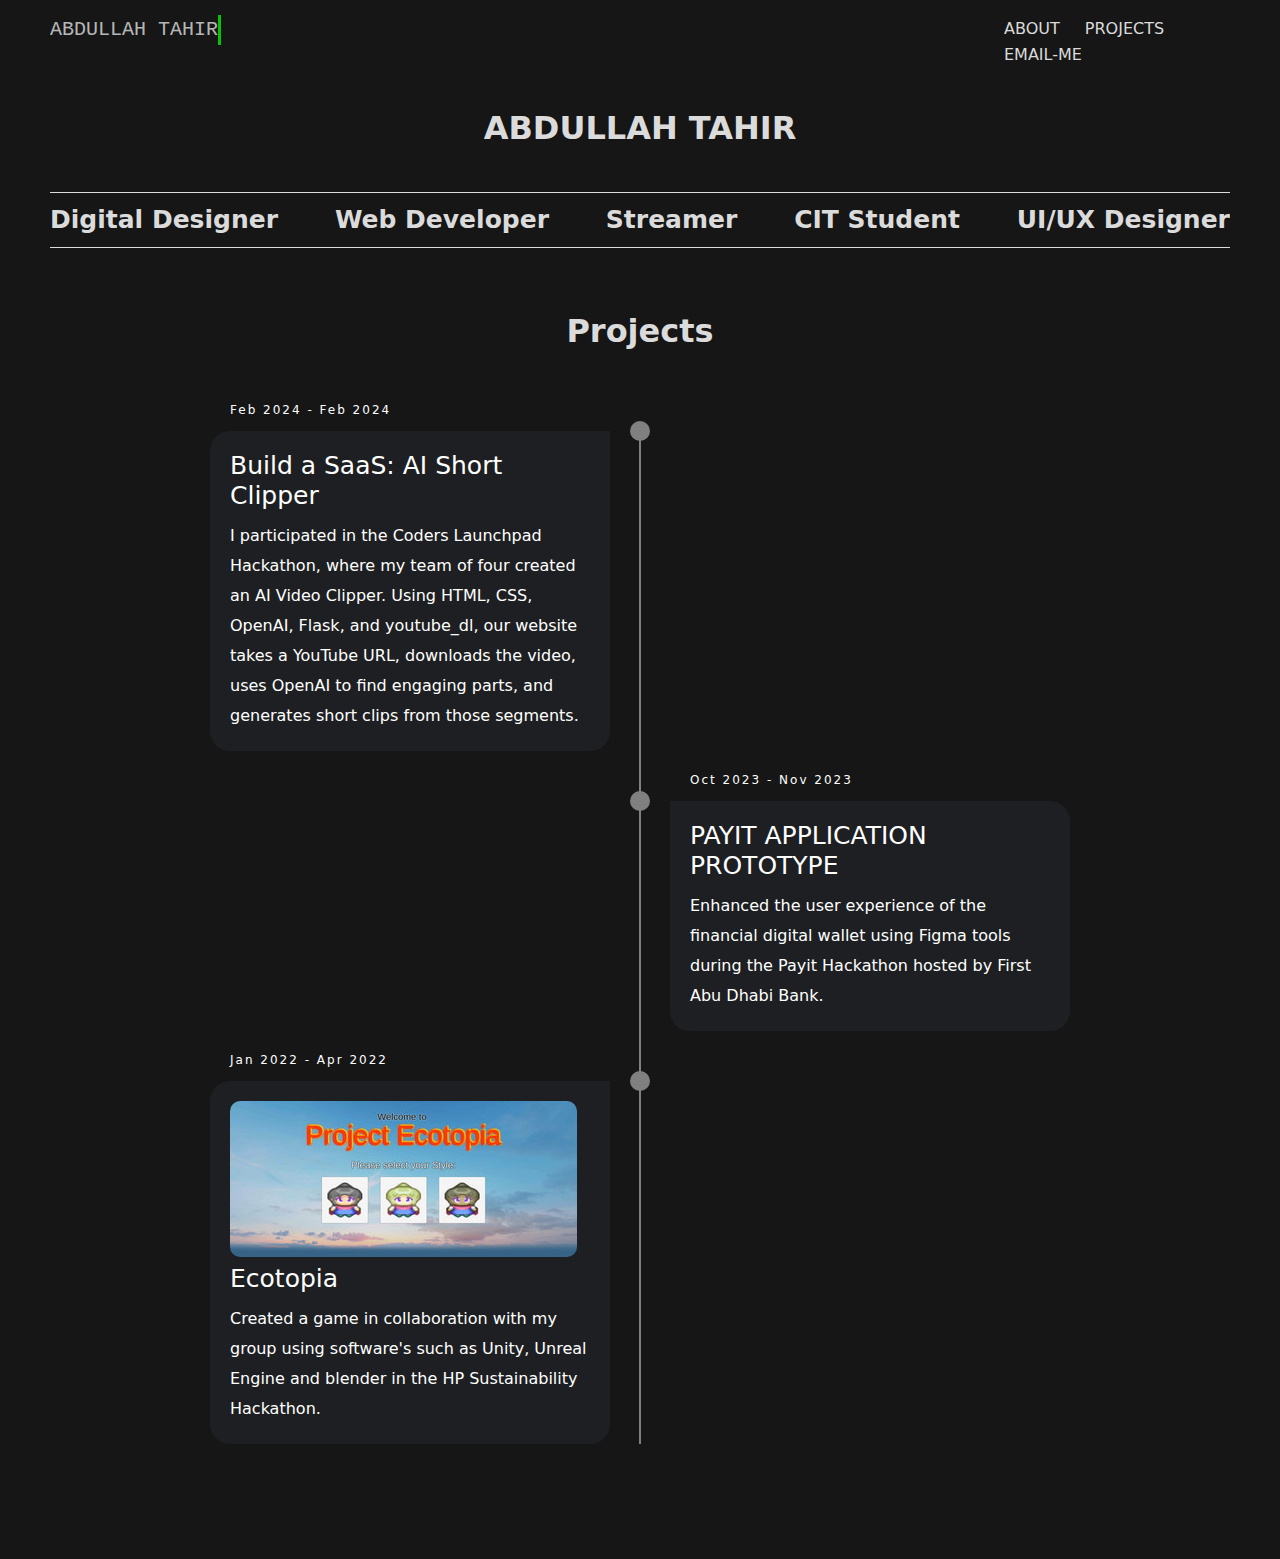
==== portfolio.html @ a997c9f4 "Add files via upload" ====
<!DOCTYPE html>
<html lang="en">
<head>
    <meta charset="UTF-8">
    <meta name="viewport" content="width=device-width, initial-scale=1.0">
    <title>Portfolio</title>
    <link rel = "stylesheet" href="style.css">
    <meta https-equiv="X-UA-Compatible" content="ie=edge">
</head>
<body>
    <audio autoplay hidden>
        <source src="bgmusic.mp3" type="audio/mpeg">
        Your browser does not support the audio element.
    </audio>    
    <div class="all">
        <div class="banner">
            <div class="type"><p>ABDULLAH TAHIR</p></div>
            <div class="navbar">
                <ul>
                    <li><a href="https://people.rit.edu/at9657/">About</a></li>
                    <li><a href="">Projects</a></li>
                    <li><a href="">Email-Me</a></li>
                </ul>
            </div>
        </div>
    </div>
    <h1 class="header">ABDULLAH TAHIR</h1>
    <div class="stock-ticker">
        <ul>
            <li>
                <span class="company">Digital Designer</span>
            </li>
            <li>
                <span class="company">Web Developer</span>
            </li>
            <li>
                <span class="company">Streamer</span>
            </li>
            <li>
                <span class="company">CIT Student</span>
            </li>
            <li>
                <span class="company">UI/UX Designer</span>
            </li>
        </ul>
        <ul aria-hidden="true">
            <li>
                <span class="company"></span>
            </li>
            <li>
                <span class="company">Digital Designer</span>
            </li>
            <li>
                <span class="company">Web Developer</span>
            </li>
            <li>
                <span class="company">Streamer</span>
            </li>
            <li>
                <span class="company">CIT Student</span>
            </li>
            <li>
                <span class="company">UI/UX Designer</span>
            </li>
        </ul>
    </div>
    <!-- Time line code -->
    <h1 class="header" id="pj">Projects</h1>
    <div class="container">
        <div class="timeline">
          <ul>
            <li>
              <div class="timeline-content">
                <h3 class="date">Feb 2024 - Feb 2024</h3>
                <h1>Build a SaaS: AI Short Clipper</h1>
                <p>I participated in the Coders Launchpad Hackathon, where my team of four created an AI Video Clipper. Using HTML, CSS, OpenAI, Flask, and youtube_dl, our website takes a YouTube URL, downloads the video, uses OpenAI to find engaging parts, and generates short clips from those segments.</p>
              </div>
            </li>
            <li>
              <div class="timeline-content">
                <h3 class="date">Oct 2023 - Nov 2023</h3>
                <h1>PAYIT APPLICATION PROTOTYPE</h1>
                <p>Enhanced the user experience of the financial digital wallet using Figma tools during the Payit Hackathon hosted by First Abu Dhabi Bank.</p>
              </div>
            </li>
            <li>
              <div class="timeline-content">
                <h3 class="date">Jan 2022 - Apr 2022</h3>
                <a href="https://abdullah-tahir.itch.io/ecotopia" target="_blank">
                    <img src="game.jpg" class="gamepic" alt="Ecotopia Game">
                </a>
                <h1>Ecotopia</h1>
                <p>Created a game in collaboration with my group using software's such as Unity, Unreal Engine and blender in the HP Sustainability Hackathon.</p>
              </div>
            </li>
          </ul>
        </div>
      </div>
</body>
</html>
---- style.css ----
*{
  box-sizing: border-box;
  margin: 0;
  padding: 0;
}
.header{
  max-width: 100%;
}
body{
  font-family: system-ui, sans-serif;
  font-size: 16px;
  line-height: 1.5;
  color: #DBDBDB;
  background-color: #161616;
  padding: 15px 50px;
}
.type{
  border-right: solid 3px rgba(0,255,0,.75);
  white-space: nowrap;
  overflow: hidden;    
  font-family: 'Source Code Pro', monospace;  
  font-size: 20px;
  color: rgba(255,255,255,.70);
  animation: animated-text 4s steps(29,end) 1s 1 normal both,
           animated-cursor 600ms steps(29,end) infinite;
}
@keyframes animated-text{
  from{width: 0;}
  to{width: 156px;}
}
@keyframes animated-cursor{
  from{border-right-color: rgba(0,255,0,.75);}
  to{border-right-color: transparent;}
}
.all{
  position: relative;
}
.banner{
  padding-bottom: 5%;
  display: flex;
  flex-wrap: nowrap;
  flex-direction: row
}
.navbar{
  margin: auto;
  width: 100%;
  justify-content: space-evenly;
  padding-left: 80%;
  flex-wrap: nowrap;
  position: absolute;
}
.navbar ul li{
  list-style: none;
  display: inline-block;
  margin: 0 10px;
  position: relative;
  margin-top: 2px;
}
.navbar ul li a{
  text-decoration: none;
  color: #DBDBDB;
  text-transform: uppercase;
}
.navbar ul li::after {
  content: '';
  height: 2px;
  width: 0;
  background: aqua;
  position: absolute;
  left: 0;
  bottom: -2px;
  transition: 0.5s;
}
.navbar ul li:hover:after {
  width: 100%;
}
.header{
  text-align: center;
  margin-block-end: 2.5rem;
}
.stock-ticker{
  font-size: 25px;
  padding-block: 8px;
  border-block: 1px solid;
  display: flex;
  overflow: hidden;
  user-select: none;
  --gap: 20px;
  gap: var(--gap);
}
.stock-ticker ul{
  list-style: none;
  flex-shrink: 0;
  min-width: 100%;
  display: flex;
  justify-content: space-between;
  gap: var(--gap);
  align-items: center;
  animation: scroll 20s linear infinite;
}
@keyframes scroll {
  to {
      transform: translateX(calc(-100% - var(--gap)));
  }
}
.stock-ticker .company{
  font-weight: bold;
}
/* .stock-ticker:hover ul{
  animation-play-state: paused;
} */

/* Time line code */
#pj{
  margin-top: 5%;
  margin-bottom: -2%;
}
.container {
  min-height: 100vh;
  width: 100%;
  display: flex;
  align-items: center;
  justify-content: center;
  padding: 100px 0;
}
.timeline {
  width: 80%;
  height: auto;
  max-width: 800px;
  margin: 0 auto;
  position: relative;
}
.timeline-content h1 .icon{
  width: 40px;
  height: 45px;
  border-radius: 50%;
}
.timeline ul {
  list-style: none;
}
.timeline ul li {
  padding: 20px;
  background-color: #1e1f22;
  color: white;
  border-radius: 10px;
  margin-bottom: 20px;
}
.timeline ul li:last-child {
  margin-bottom: 0;
}
.timeline-content h1 {
  font-weight: 500;
  font-size: 25px;
  line-height: 30px;
  margin-bottom: 10px;
}
.timeline-content p {
  font-size: 16px;
  line-height: 30px;
  font-weight: 300;
}
.timeline-content .date {
  font-size: 12px;
  font-weight: 300;
  margin-bottom: 10px;
  letter-spacing: 2px;
}
@media only screen and (min-width: 768px) {
  .timeline:before {
    content: "";
    position: absolute;
    top: 0;
    left: 50%;
    transform: translateX(-50%);
    width: 2px;
    height: 100%;
    background-color: gray;
  }
  .timeline ul li {
    width: 50%;
    position: relative;
    margin-bottom: 50px;
  }
  .timeline ul li:nth-child(odd) {
    float: left;
    clear: right;
    transform: translateX(-30px);
    border-radius: 20px 0px 20px 20px;
  }
  .timeline ul li:nth-child(even) {
    float: right;
    clear: left;
    transform: translateX(30px);
    border-radius: 0px 20px 20px 20px;
  }
  .timeline ul li::before {
    content: "";
    position: absolute;
    height: 20px;
    width: 20px;
    border-radius: 50%;
    background-color: gray;
    top: 0px;
  }
  .timeline ul li:nth-child(odd)::before {
    transform: translate(50%, -50%);
    right: -30px;
  }
  .timeline ul li:nth-child(even)::before {
    transform: translate(-50%, -50%);
    left: -30px;
  }
  .timeline-content .date {
    position: absolute;
    top: -30px;
  }
  .timeline ul li:hover::before {
    background-color: aqua;
  }
}

.gamepic{
  border-radius: 10px;
  cursor: pointer;
}
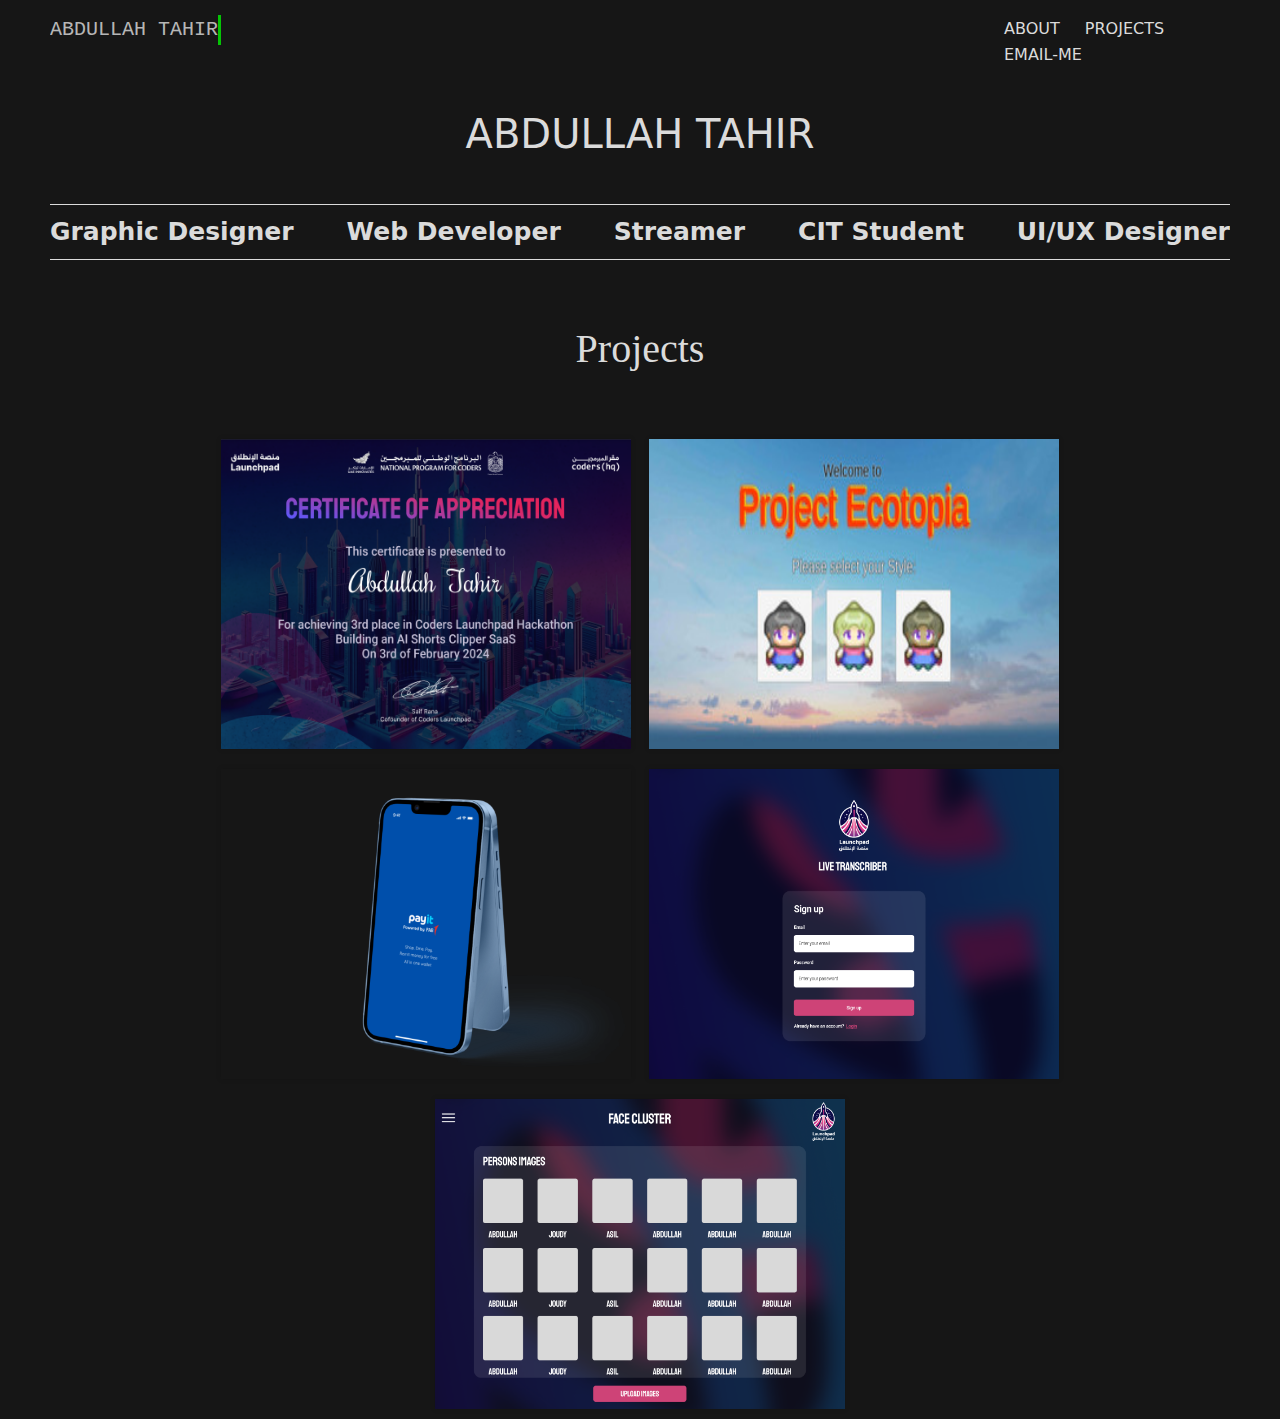
==== commit a812854a: "Add files via upload" ====
--- a/portfolio.html
+++ b/portfolio.html
@@ -18,7 +18,7 @@
             <div class="navbar">
                 <ul>
                     <li><a href="https://people.rit.edu/at9657/">About</a></li>
-                    <li><a href="">Projects</a></li>
+                    <li><a href="#pjs">Projects</a></li>
                     <li><a href="">Email-Me</a></li>
                 </ul>
             </div>
@@ -28,7 +28,7 @@
     <div class="stock-ticker">
         <ul>
             <li>
-                <span class="company">Digital Designer</span>
+                <span class="company">Graphic Designer</span>
             </li>
             <li>
                 <span class="company">Web Developer</span>
@@ -48,7 +48,7 @@
                 <span class="company"></span>
             </li>
             <li>
-                <span class="company">Digital Designer</span>
+                <span class="company">Graphic Designer</span>
             </li>
             <li>
                 <span class="company">Web Developer</span>
@@ -64,37 +64,69 @@
             </li>
         </ul>
     </div>
-    <!-- Time line code -->
-    <h1 class="header" id="pj">Projects</h1>
-    <div class="container">
-        <div class="timeline">
-          <ul>
-            <li>
-              <div class="timeline-content">
-                <h3 class="date">Feb 2024 - Feb 2024</h3>
-                <h1>Build a SaaS: AI Short Clipper</h1>
-                <p>I participated in the Coders Launchpad Hackathon, where my team of four created an AI Video Clipper. Using HTML, CSS, OpenAI, Flask, and youtube_dl, our website takes a YouTube URL, downloads the video, uses OpenAI to find engaging parts, and generates short clips from those segments.</p>
-              </div>
-            </li>
-            <li>
-              <div class="timeline-content">
-                <h3 class="date">Oct 2023 - Nov 2023</h3>
-                <h1>PAYIT APPLICATION PROTOTYPE</h1>
-                <p>Enhanced the user experience of the financial digital wallet using Figma tools during the Payit Hackathon hosted by First Abu Dhabi Bank.</p>
-              </div>
-            </li>
-            <li>
-              <div class="timeline-content">
-                <h3 class="date">Jan 2022 - Apr 2022</h3>
-                <a href="https://abdullah-tahir.itch.io/ecotopia" target="_blank">
-                    <img src="game.jpg" class="gamepic" alt="Ecotopia Game">
-                </a>
-                <h1>Ecotopia</h1>
-                <p>Created a game in collaboration with my group using software's such as Unity, Unreal Engine and blender in the HP Sustainability Hackathon.</p>
-              </div>
-            </li>
-          </ul>
+    <section>
+      <h1 class="pj" id="pjs">Projects</h1>
+  
+      <div class="container">
+        <div class="item" id="1">
+          <img src="./Launchpad .png" alt="">
+          <div class="text">
+            <h3>Build a SaaS: AI Short Clipper</h4>
+            <p>Feb 2024 - Feb 2024</p>
+          </div>
+          <div class="button">Learn More</div>
+        </div>
+  
+        <div class="item" id="2">
+          <img src="./game.jpg" alt="">
+          <div class="text">
+            <h3>Ecotopia</h4>
+            <p>Jan 2022 - Apr 2022</p>
+          </div>
+          <div class="button">Learn More</div>
+        </div>
+  
+        <div class="item" id="3">
+          <img src="./iPhone 13.png" alt="">
+          <div class="text">
+              <h3>PAYIT APPLICATION PROTOTYPE</h4>
+            <p>Oct 2023 - Nov 2023</p>
+            </div>
+            <div class="button">Learn More</div>
+        </div>
+  
+        <div class="item" id="4">
+          <img src="./live-transcriber.png" alt="">
+          <div class="text">
+            <h3>Live Transcriber</h4>
+          </div>
+          <div class="button">Learn More</div>
+        </div>
+  
+        <div class="item" id="5">
+          <img src="./face-cluster.png" alt="">
+          <div class="text">
+            <h3>Face Cluster</h4>
+          </div>
+          <div class="button">Learn More</div>
+        </div>
+  
+    </div>
+  
+    <!-- Modal -->
+    <div id="preview" class="modal">
+      <div class="modal-content">
+        <span class="close">&times;</span>
+        <img id="img" src="">
+        <div id="details">
+          <h3 id="title"></h3>
+          <p id="info">Some text</p>
+          <div class="button" id="live">View</div>
+            <i class="fab fa-github-square" id="github"></i>
         </div>
       </div>
+    </div>
+  </section>
 </body>
+<script src="script.js"></script>
 </html>--- a/style.css
+++ b/style.css
@@ -1,225 +1,307 @@
 *{
-  box-sizing: border-box;
-  margin: 0;
-  padding: 0;
-}
-.header{
-  max-width: 100%;
-}
-body{
-  font-family: system-ui, sans-serif;
-  font-size: 16px;
-  line-height: 1.5;
-  color: #DBDBDB;
-  background-color: #161616;
-  padding: 15px 50px;
-}
-.type{
-  border-right: solid 3px rgba(0,255,0,.75);
-  white-space: nowrap;
-  overflow: hidden;    
-  font-family: 'Source Code Pro', monospace;  
-  font-size: 20px;
-  color: rgba(255,255,255,.70);
-  animation: animated-text 4s steps(29,end) 1s 1 normal both,
-           animated-cursor 600ms steps(29,end) infinite;
-}
-@keyframes animated-text{
-  from{width: 0;}
-  to{width: 156px;}
-}
-@keyframes animated-cursor{
-  from{border-right-color: rgba(0,255,0,.75);}
-  to{border-right-color: transparent;}
-}
-.all{
-  position: relative;
-}
-.banner{
-  padding-bottom: 5%;
-  display: flex;
-  flex-wrap: nowrap;
-  flex-direction: row
-}
-.navbar{
-  margin: auto;
-  width: 100%;
-  justify-content: space-evenly;
-  padding-left: 80%;
-  flex-wrap: nowrap;
-  position: absolute;
-}
-.navbar ul li{
-  list-style: none;
-  display: inline-block;
-  margin: 0 10px;
-  position: relative;
-  margin-top: 2px;
-}
-.navbar ul li a{
-  text-decoration: none;
-  color: #DBDBDB;
-  text-transform: uppercase;
-}
-.navbar ul li::after {
-  content: '';
-  height: 2px;
-  width: 0;
-  background: aqua;
-  position: absolute;
-  left: 0;
-  bottom: -2px;
-  transition: 0.5s;
-}
-.navbar ul li:hover:after {
-  width: 100%;
-}
-.header{
-  text-align: center;
-  margin-block-end: 2.5rem;
-}
-.stock-ticker{
-  font-size: 25px;
-  padding-block: 8px;
-  border-block: 1px solid;
-  display: flex;
-  overflow: hidden;
-  user-select: none;
-  --gap: 20px;
-  gap: var(--gap);
-}
-.stock-ticker ul{
-  list-style: none;
-  flex-shrink: 0;
-  min-width: 100%;
-  display: flex;
-  justify-content: space-between;
-  gap: var(--gap);
-  align-items: center;
-  animation: scroll 20s linear infinite;
-}
-@keyframes scroll {
-  to {
-      transform: translateX(calc(-100% - var(--gap)));
-  }
-}
-.stock-ticker .company{
-  font-weight: bold;
-}
-/* .stock-ticker:hover ul{
-  animation-play-state: paused;
-} */
+    box-sizing: border-box;
+    margin: 0;
+    padding: 0;
+  }
+  html{
+    scroll-behavior: smooth;
+  }
+  .header{
+    max-width: 100%;
+  }
+  body{
+    font-family: system-ui, sans-serif;
+    font-size: 16px;
+    line-height: 1.5;
+    color: #DBDBDB;
+    background-color: #161616;
+    padding: 15px 50px;
+  }
+  .type{
+    border-right: solid 3px rgba(0,255,0,.75);
+    white-space: nowrap;
+    overflow: hidden;    
+    font-family: 'Source Code Pro', monospace;  
+    font-size: 20px;
+    color: rgba(255,255,255,.70);
+    animation: animated-text 4s steps(29,end) 1s 1 normal both,
+             animated-cursor 600ms steps(29,end) infinite;
+  }
+  @keyframes animated-text{
+    from{width: 0;}
+    to{width: 156px;}
+  }
+  @keyframes animated-cursor{
+    from{border-right-color: rgba(0,255,0,.75);}
+    to{border-right-color: transparent;}
+  }
+  .all{
+    position: relative;
+  }
+  .banner{
+    padding-bottom: 5%;
+    display: flex;
+    flex-wrap: nowrap;
+    flex-direction: row
+  }
+  .navbar{
+    margin: auto;
+    width: 100%;
+    justify-content: space-evenly;
+    padding-left: 80%;
+    flex-wrap: nowrap;
+    position: absolute;
+  }
+  .navbar ul li{
+    list-style: none;
+    display: inline-block;
+    margin: 0 10px;
+    position: relative;
+    margin-top: 2px;
+  }
+  .navbar ul li a{
+    text-decoration: none;
+    color: #DBDBDB;
+    text-transform: uppercase;
+  }
+  .navbar ul li::after {
+    content: '';
+    height: 2px;
+    width: 0;
+    background: aqua;
+    position: absolute;
+    left: 0;
+    bottom: -2px;
+    transition: 0.5s;
+  }
+  .navbar ul li:hover:after {
+    width: 100%;
+  }
+  .header{
+    text-align: center;
+    margin-block-end: 2.5rem;
+  }
+  .stock-ticker{
+    font-size: 25px;
+    padding-block: 8px;
+    border-block: 1px solid;
+    display: flex;
+    overflow: hidden;
+    user-select: none;
+    --gap: 20px;
+    gap: var(--gap);
+  }
+  .stock-ticker ul{
+    list-style: none;
+    flex-shrink: 0;
+    min-width: 100%;
+    display: flex;
+    justify-content: space-between;
+    gap: var(--gap);
+    align-items: center;
+    animation: scroll 20s linear infinite;
+  }
+  @keyframes scroll {
+    to {
+        transform: translateX(calc(-100% - var(--gap)));
+    }
+  }
+  .stock-ticker .company{
+    font-weight: bold;
+  }
+  /* .stock-ticker:hover ul{
+    animation-play-state: paused;
+  } */
 
-/* Time line code */
-#pj{
-  margin-top: 5%;
-  margin-bottom: -2%;
-}
-.container {
-  min-height: 100vh;
-  width: 100%;
-  display: flex;
-  align-items: center;
-  justify-content: center;
-  padding: 100px 0;
-}
-.timeline {
-  width: 80%;
-  height: auto;
-  max-width: 800px;
-  margin: 0 auto;
-  position: relative;
-}
-.timeline-content h1 .icon{
-  width: 40px;
-  height: 45px;
-  border-radius: 50%;
-}
-.timeline ul {
-  list-style: none;
-}
-.timeline ul li {
-  padding: 20px;
-  background-color: #1e1f22;
-  color: white;
-  border-radius: 10px;
-  margin-bottom: 20px;
-}
-.timeline ul li:last-child {
-  margin-bottom: 0;
-}
-.timeline-content h1 {
-  font-weight: 500;
-  font-size: 25px;
-  line-height: 30px;
-  margin-bottom: 10px;
-}
-.timeline-content p {
-  font-size: 16px;
-  line-height: 30px;
-  font-weight: 300;
-}
-.timeline-content .date {
-  font-size: 12px;
-  font-weight: 300;
-  margin-bottom: 10px;
-  letter-spacing: 2px;
-}
-@media only screen and (min-width: 768px) {
-  .timeline:before {
-    content: "";
-    position: absolute;
+
+  section{
+    display: flex;
+    flex-direction: column;
+    align-items: center;
+    height: 100vH;
+    font-family: Roboto;
+  }
+  
+  h1{
+    font-size: 30pt;
+    font-weight: 500;
+  }
+
+  .pj{
+    margin-top: 5%;
+  }
+  
+  .container {
+    margin-top: 50px;
+    display: flex;
+    justify-content: center;
+    flex-wrap: wrap;
+    width: 80%;
+  }
+  
+  .item {
+    position: relative;
+    float: left;
+    overflow: hidden;
+    margin: 10px 1%;
+    min-width: 320px;
+    max-width: 410px;
+    width: 100%;
+    text-align: center;
+    box-shadow: 0 0 5px rgba(0, 0, 0, 0.15);
+    box-sizing: border-box;
+  }
+  
+  .item:hover{
+    cursor: pointer;
+  }
+  
+  .item *{
+    transition: all 0.35s ease-in-out;
+  }
+  
+  img {
+    max-width: 100%;
+    vertical-align: top;
+    height: 310px;
+  }
+  
+  .item:hover img {
+    opacity: 0;
+  }
+  
+  .text{
+    width: 80%;
+    height: 90%;
+    position: absolute;
+    top: -100px;
+    left: 10%;
+    color: #01A2AC;
+  }
+  
+  .text h3{
+    color: #DBDBDB;
+  }
+  
+  .item:hover .text{
+    top: 20%;
+  }
+  
+  .item:hover .button{
+    bottom: 20%;
+  }
+  
+  .item .button{
+    position: absolute;
+    bottom: -100px;
+    left: 25%;
+    width: 50%;
+    border: 3px solid #01A2AC;
+    padding: 15px;
+    box-sizing: border-box;
+    transition: all 0.3s ease-in-out;
+  }
+  
+  .button:hover{
+    background-color: #01A2AC;
+    color: #F5F5F5;
+  }
+  
+  /* Modal */
+  
+  .modal {
+    display: none;
+    position: fixed;
+    z-index: 1;
+    left: 0;
     top: 0;
-    left: 50%;
-    transform: translateX(-50%);
-    width: 2px;
+    width: 100%;
     height: 100%;
-    background-color: gray;
-  }
-  .timeline ul li {
-    width: 50%;
+    overflow: auto;
+    background-color: rgba(0,0,0,0.4);
+  }
+  
+  .modal-content {
+    background-color: #161616;
+    margin: 5% auto;
+    box-sizing: border-box;
+    width: 700px;
+    max-height: 714px;
+    box-shadow: 0 0 10px rgba(0, 0, 0, 0.4);
+  }
+  
+  .scale{
+    animation: scale 0.5s;
+    animation-fill-mode: forwards;
+  }
+  
+  @keyframes scale{
+    from{transform: scale(0);}
+    to{transform: scale(1);}
+  }
+  
+  #img{
+    width: 100%;
+    height: 450px;
+  }
+  
+  #details{
+    padding: 25px;
+    text-align: left;
     position: relative;
-    margin-bottom: 50px;
-  }
-  .timeline ul li:nth-child(odd) {
-    float: left;
-    clear: right;
-    transform: translateX(-30px);
-    border-radius: 20px 0px 20px 20px;
-  }
-  .timeline ul li:nth-child(even) {
-    float: right;
-    clear: left;
-    transform: translateX(30px);
-    border-radius: 0px 20px 20px 20px;
-  }
-  .timeline ul li::before {
-    content: "";
-    position: absolute;
-    height: 20px;
-    width: 20px;
-    border-radius: 50%;
-    background-color: gray;
-    top: 0px;
-  }
-  .timeline ul li:nth-child(odd)::before {
-    transform: translate(50%, -50%);
-    right: -30px;
-  }
-  .timeline ul li:nth-child(even)::before {
-    transform: translate(-50%, -50%);
-    left: -30px;
-  }
-  .timeline-content .date {
-    position: absolute;
-    top: -30px;
-  }
-  .timeline ul li:hover::before {
-    background-color: aqua;
-  }
-}
+    height: 268px;
+    box-sizing: border-box;
+    border-top: 1px solid #363638;
+  }
+  
+  #details *{
+    transition: all .3s;
+  }
+  
+  #title{
+    padding-bottom: 14px;
+    border-bottom: 1px solid rgba(0, 0, 0, 0.1);
+  }
 
-.gamepic{
-  border-radius: 10px;
-  cursor: pointer;
-}+  
+  #details .button{
+    position: absolute;
+    width: 30%;
+    background-color: #01A2AC;
+    color: #F5F5F5;
+    text-align: center;
+    left: 25px;
+    bottom: 35px;
+    padding: 15px;
+  }
+  
+  #details i{
+    position: absolute;
+    bottom: 30px;
+    right: 25px;
+    font-size: 3rem;
+    color: #01A2AC;
+  }
+  
+  #details .button:hover,
+  i:hover{
+    cursor: pointer;
+    opacity: 0.8;
+  }
+  
+  /* Close Button */
+  .close {
+    color: #aaa;
+    font-size: 28px;
+    font-weight: bold;
+    position: absolute;
+    right: 10px;
+  }
+  
+  .close:hover,
+  .close:focus {
+    color: #363638;
+    text-decoration: none;
+    cursor: pointer;
+  }
+  